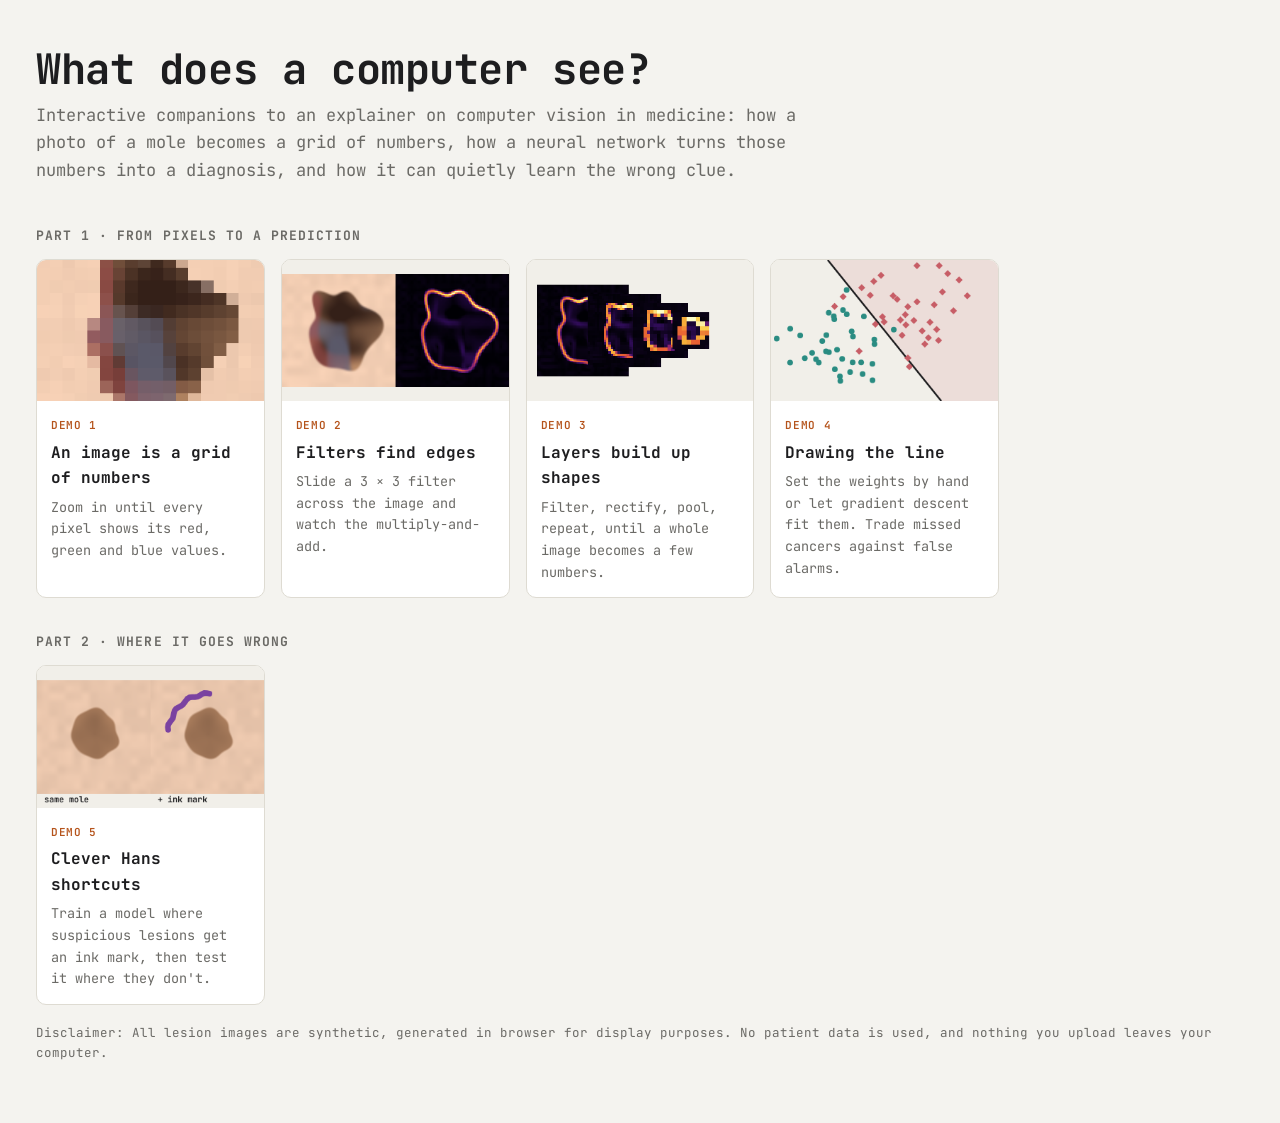
==== index.html @ acb420b3 "Interactive demos for "What does a computer see?" Five slider demos (pixels, filters, layers, decisi" ====
<!doctype html>
<html lang="en">
<head>
  <meta charset="utf-8">
  <meta name="viewport" content="width=device-width, initial-scale=1">
  <title>What Does a Computer See?</title>
  <meta name="description" content="Interactive demos: how an image becomes numbers, how a neural network turns those numbers into a diagnosis, and how it can learn the wrong clue.">
  <link rel="stylesheet" href="assets/style.css">
  <style>
    .hero { padding: 28px 0 8px; max-width: 760px; }
    .hero h1 { font-size: clamp(28px, 5vw, 42px); line-height: 1.1; margin: 0 0 10px; letter-spacing: -0.01em; }
    .hero p { font-size: 17px; color: var(--muted); margin: 0; }
    h2.part { font-size: 13px; letter-spacing: 0.08em; text-transform: uppercase; color: var(--muted); margin: 34px 0 12px; }
    .cards { display: grid; grid-template-columns: repeat(auto-fill, minmax(220px, 1fr)); gap: 16px; }
    .card {
      display: flex; flex-direction: column; text-decoration: none; color: inherit;
      background: var(--panel); border: 1px solid var(--line); border-radius: var(--radius); overflow: hidden;
      transition: transform 0.12s ease, box-shadow 0.12s ease;
    }
    .card:hover { transform: translateY(-2px); box-shadow: 0 6px 18px rgba(0, 0, 0, 0.07); }
    .card canvas { width: 100%; aspect-ratio: 16 / 10; background: #f1efe9; }
    .card .body { padding: 12px 14px 14px; }
    .card .num { font: 600 11px var(--mono); color: var(--accent); letter-spacing: 0.06em; }
    .card h3 { margin: 4px 0 6px; font-size: 16px; }
    .card p { margin: 0; font-size: 13.5px; color: var(--muted); }
  </style>
</head>
<body>
<div class="site">
  <header class="hero">
    <h1>What does a computer see?</h1>
    <p>Interactive companions to an explainer on computer vision in medicine: how a photo of a mole becomes a grid of numbers, how a neural network turns those numbers into a diagnosis, and how it can quietly learn the wrong clue.</p>
  </header>

  <h2 class="part">Part 1 · From pixels to a prediction</h2>
  <div class="cards">
    <a class="card" href="demos/01-pixels.html">
      <canvas data-thumb="pixels"></canvas>
      <div class="body"><span class="num">DEMO 1</span><h3>An image is a grid of numbers</h3><p>Zoom in until every pixel shows its red, green and blue values.</p></div>
    </a>
    <a class="card" href="demos/02-convolution.html">
      <canvas data-thumb="filters"></canvas>
      <div class="body"><span class="num">DEMO 2</span><h3>Filters find edges</h3><p>Slide a 3 × 3 filter across the image and watch the multiply-and-add.</p></div>
    </a>
    <a class="card" href="demos/03-layers.html">
      <canvas data-thumb="layers"></canvas>
      <div class="body"><span class="num">DEMO 3</span><h3>Layers build up shapes</h3><p>Filter, rectify, pool, repeat, until a whole image becomes a few numbers.</p></div>
    </a>
    <a class="card" href="demos/04-decision.html">
      <canvas data-thumb="decision"></canvas>
      <div class="body"><span class="num">DEMO 4</span><h3>Drawing the line</h3><p>Set the weights by hand or let gradient descent fit them. Trade missed cancers against false alarms.</p></div>
    </a>
  </div>

  <h2 class="part">Part 2 · Where it goes wrong</h2>
  <div class="cards">
    <a class="card" href="demos/05-shortcuts.html">
      <canvas data-thumb="shortcut"></canvas>
      <div class="body"><span class="num">DEMO 5</span><h3>Clever Hans shortcuts</h3><p>Train a model where suspicious lesions get an ink mark, then test it where they don't.</p></div>
    </a>
  </div>

  <p class="site-foot">Disclaimer: All lesion images are synthetic, generated in browser for display purposes. No patient data is used, and nothing you upload leaves your computer.</p>
</div>

<script src="assets/common.js"></script>
<script>
  // Small live previews for each card.
  (function () {
    const W = 320, H = 200;
    const mole = CS.makeLesion(22, true, { hair: false });

    function sobelMagnitude(gray, n) {
      const out = new Float32Array(n * n);
      const at = (x, y) => gray[CS.clamp(y, 0, n - 1) * n + CS.clamp(x, 0, n - 1)];
      let max = 1e-6;
      for (let y = 0; y < n; y++) for (let x = 0; x < n; x++) {
        const gx = at(x + 1, y - 1) + 2 * at(x + 1, y) + at(x + 1, y + 1) - at(x - 1, y - 1) - 2 * at(x - 1, y) - at(x - 1, y + 1);
        const gy = at(x - 1, y + 1) + 2 * at(x, y + 1) + at(x + 1, y + 1) - at(x - 1, y - 1) - 2 * at(x, y - 1) - at(x + 1, y - 1);
        out[y * n + x] = Math.hypot(gx, gy);
        max = Math.max(max, out[y * n + x]);
      }
      return out.map((v) => v / max);
    }

    const draw = {
      pixels(ctx) {
        const img = CS.renderLesion(mole, 18);
        CS.drawPixelated(ctx, img, 0, (H - W) / 2, W, W);
      },
      filters(ctx) {
        const n = 80;
        const img = CS.renderLesion(mole, n);
        const edges = sobelMagnitude(CS.gray(CS.pixels(img)), n);
        const y = (H - W / 2) / 2;
        ctx.drawImage(img, 0, y, W / 2, W / 2);
        CS.drawPixelated(ctx, CS.fieldToCanvas(edges, n, n, CS.heat), W / 2, y, W / 2, W / 2);
      },
      layers(ctx) {
        const n = 64;
        const edges = sobelMagnitude(CS.gray(CS.pixels(CS.renderLesion(mole, n))), n);
        [64, 32, 16, 8].forEach((m, i) => {
          const pooled = new Float32Array(m * m), f = n / m;
          for (let y = 0; y < n; y++) for (let x = 0; x < n; x++) {
            const k = ((y / f) | 0) * m + ((x / f) | 0);
            pooled[k] = Math.max(pooled[k], edges[y * n + x]);
          }
          const size = 130 - i * 26, x = 14 + i * 76 - i * i * 4, y = (H - size) / 2;
          CS.drawPixelated(ctx, CS.fieldToCanvas(pooled, m, m, CS.heat), x, y, size, size);
        });
      },
      decision(ctx) {
        const r = CS.rng(3);
        ctx.fillStyle = "rgba(199,93,102,0.12)";
        ctx.beginPath(); ctx.moveTo(W * 0.25, 0); ctx.lineTo(W, 0); ctx.lineTo(W, H); ctx.lineTo(W * 0.75, H); ctx.fill();
        ctx.strokeStyle = "#1d1d1f"; ctx.lineWidth = 2.5;
        ctx.beginPath(); ctx.moveTo(W * 0.25, 0); ctx.lineTo(W * 0.75, H); ctx.stroke();
        for (let i = 0; i < 70; i++) {
          const mal = i % 2 === 0;
          const x = CS.clamp((mal ? 0.62 : 0.32) * W + r.normal() * 48, 8, W - 8);
          const y = CS.clamp((mal ? 0.38 : 0.62) * H + r.normal() * 34, 8, H - 8);
          ctx.fillStyle = mal ? "#c75d66" : "#2a8c82";
          ctx.beginPath();
          if (mal) { ctx.moveTo(x, y - 5); ctx.lineTo(x + 5, y); ctx.lineTo(x, y + 5); ctx.lineTo(x - 5, y); }
          else ctx.arc(x, y, 4, 0, Math.PI * 2);
          ctx.fill();
        }
      },
      shortcut(ctx) {
        const p = CS.makeLesion(11, false, { hair: false });
        ctx.drawImage(CS.renderLesion(p, 160), 0, (H - 160) / 2, 160, 160);
        ctx.drawImage(CS.renderLesion(p, 160, { ink: true }), 160, (H - 160) / 2, 160, 160);
        ctx.font = "600 12px 'JetBrains Mono', ui-monospace, monospace";
        ctx.fillStyle = "#1d1d1f";
        ctx.fillText("same mole", 10, H - 8);
        ctx.fillText("+ ink mark", 170, H - 8);
      },
    };

    const drawAll = () => document.querySelectorAll("canvas[data-thumb]").forEach((c) => {
      const ctx = CS.hidpi(c, W, H);
      c.style.width = "100%";
      ctx.fillStyle = "#f1efe9";
      ctx.fillRect(0, 0, W, H);
      draw[c.dataset.thumb](ctx);
    });
    drawAll();
    CS.fontsReady.then(drawAll);
  })();
</script>
</body>
</html>
---- assets/style.css ----
/* Shared look for every demo: a framed "demo window" with a figure area
   on the left and a control panel on the right, in the spirit of the
   Neural Network Design demos. Light theme only so screenshots match print. */

@import url("https://fonts.googleapis.com/css2?family=JetBrains+Mono:wght@400;500;600;700&display=swap");

:root {
  --bg: #f4f3ef;
  --panel: #ffffff;
  --ink: #1d1d1f;
  --muted: #6b6a66;
  --line: #dedbd2;
  --bar: #3d4d66;
  --bar-ink: #f4f3ef;
  --accent: #b5541c;
  --benign: #2a8c82;
  --malignant: #c75d66;
  --radius: 10px;
  --mono: "JetBrains Mono", ui-monospace, monospace;
  color-scheme: light;
}

* { box-sizing: border-box; }

html, body {
  margin: 0;
  background: var(--bg);
  color: var(--ink);
  font: 14px/1.6 var(--mono);
}

a { color: var(--accent); }

/* ---------- site header ---------- */
.site {
  max-width: 1240px;
  margin: 0 auto;
  padding: 18px 16px 48px;
}
.site-nav {
  display: flex;
  flex-wrap: wrap;
  align-items: baseline;
  gap: 6px 16px;
  margin-bottom: 16px;
  font-size: 14px;
}
.site-nav .home { font-weight: 700; color: var(--ink); text-decoration: none; margin-right: auto; }
.site-nav a { text-decoration: none; color: var(--bar); }
.site-nav a:hover { text-decoration: underline; }
.site-nav a[aria-current="page"] { color: var(--malignant); font-weight: 700; }

/* ---------- demo window ---------- */
.demo {
  background: var(--panel);
  border: 1px solid var(--line);
  border-radius: var(--radius);
  overflow: hidden;
  box-shadow: 0 1px 2px rgba(0, 0, 0, 0.04);
}
.demo-bar {
  display: flex;
  align-items: center;
  gap: 12px;
  background: var(--bar);
  color: var(--bar-ink);
  padding: 10px 16px;
}
.demo-bar .num {
  font: 600 12px var(--mono);
  letter-spacing: 0.08em;
  opacity: 0.7;
}
.demo-bar h1 { font-size: 17px; margin: 0; font-weight: 600; flex: 1; }
.demo-bar button { background: transparent; color: var(--bar-ink); border-color: rgba(255, 255, 255, 0.35); }
.demo-bar button:hover { background: rgba(255, 255, 255, 0.1); }

.demo-body {
  display: grid;
  grid-template-columns: minmax(0, 1fr) 300px;
}
.stage {
  padding: 18px;
  min-width: 0;
  overflow-x: auto;
}
.controls {
  border-left: 1px solid var(--line);
  padding: 16px 18px;
  background: #fbfaf7;
  display: flex;
  flex-direction: column;
  gap: 14px;
}
@media (max-width: 860px) {
  .demo-body { grid-template-columns: 1fr; }
  .controls { border-left: 0; border-top: 1px solid var(--line); }
}

.lede { margin: 0 0 14px; color: var(--muted); max-width: 70ch; }

/* ---------- figure panels ---------- */
.panels { display: flex; flex-wrap: wrap; gap: 18px; align-items: flex-start; }
.panel { display: flex; flex-direction: column; gap: 6px; }
.panel-title { font-size: 13px; font-weight: 600; }
.panel-title small { font-weight: 400; color: var(--muted); }
canvas { display: block; max-width: 100%; }
canvas.framed { border: 1px solid var(--line); border-radius: 4px; }
.readout {
  font: 13px/1.5 var(--mono);
  color: var(--ink);
  background: #f6f5f1;
  border: 1px solid var(--line);
  border-radius: 6px;
  padding: 8px 10px;
  white-space: pre-wrap;
}

/* ---------- controls ---------- */
.control { display: flex; flex-direction: column; gap: 4px; }
.control-head { display: flex; justify-content: space-between; font-size: 13px; font-weight: 600; }
.control-head output { font: 13px var(--mono); color: var(--accent); }
.control-range { display: flex; justify-content: space-between; font: 11px var(--mono); color: var(--muted); }
.control .hint { font-size: 12px; color: var(--muted); }
input[type="range"] { width: 100%; accent-color: var(--accent); }
input[type="checkbox"] { accent-color: var(--accent); }
select, button, input[type="number"] {
  font: inherit;
  font-size: 13px;
  padding: 5px 9px;
  border: 1px solid var(--line);
  border-radius: 6px;
  background: #fff;
  color: var(--ink);
}
button { cursor: pointer; }
button:hover { background: #f1efe9; }
button.primary { background: var(--accent); color: #fff; border-color: var(--accent); }
button.primary:hover { filter: brightness(1.08); }
.row { display: flex; gap: 8px; flex-wrap: wrap; align-items: center; }
.seg { display: flex; border: 1px solid var(--line); border-radius: 6px; overflow: hidden; }
.seg button { border: 0; border-radius: 0; flex: 1; }
.seg button + button { border-left: 1px solid var(--line); }
.seg button[aria-pressed="true"] { background: var(--bar); color: #fff; }
label.check { display: flex; gap: 6px; align-items: center; font-size: 13px; }

.note {
  font-size: 12.5px;
  color: var(--muted);
  border-top: 1px dashed var(--line);
  padding-top: 10px;
}
.note b { color: var(--ink); }

.legend { display: flex; gap: 14px; flex-wrap: wrap; font-size: 12px; color: var(--muted); }
.swatch { display: inline-block; width: 10px; height: 10px; border-radius: 2px; margin-right: 4px; vertical-align: -1px; }

/* Screenshot mode (?clean): hides the site nav so the demo window fills the shot. */
body.clean .site-nav, body.clean .site-foot { display: none; }
body.clean .site { padding: 0; max-width: none; }
body.clean .demo { border-radius: 0; border: 0; }

.site-foot { margin-top: 18px; font-size: 12.5px; color: var(--muted); }
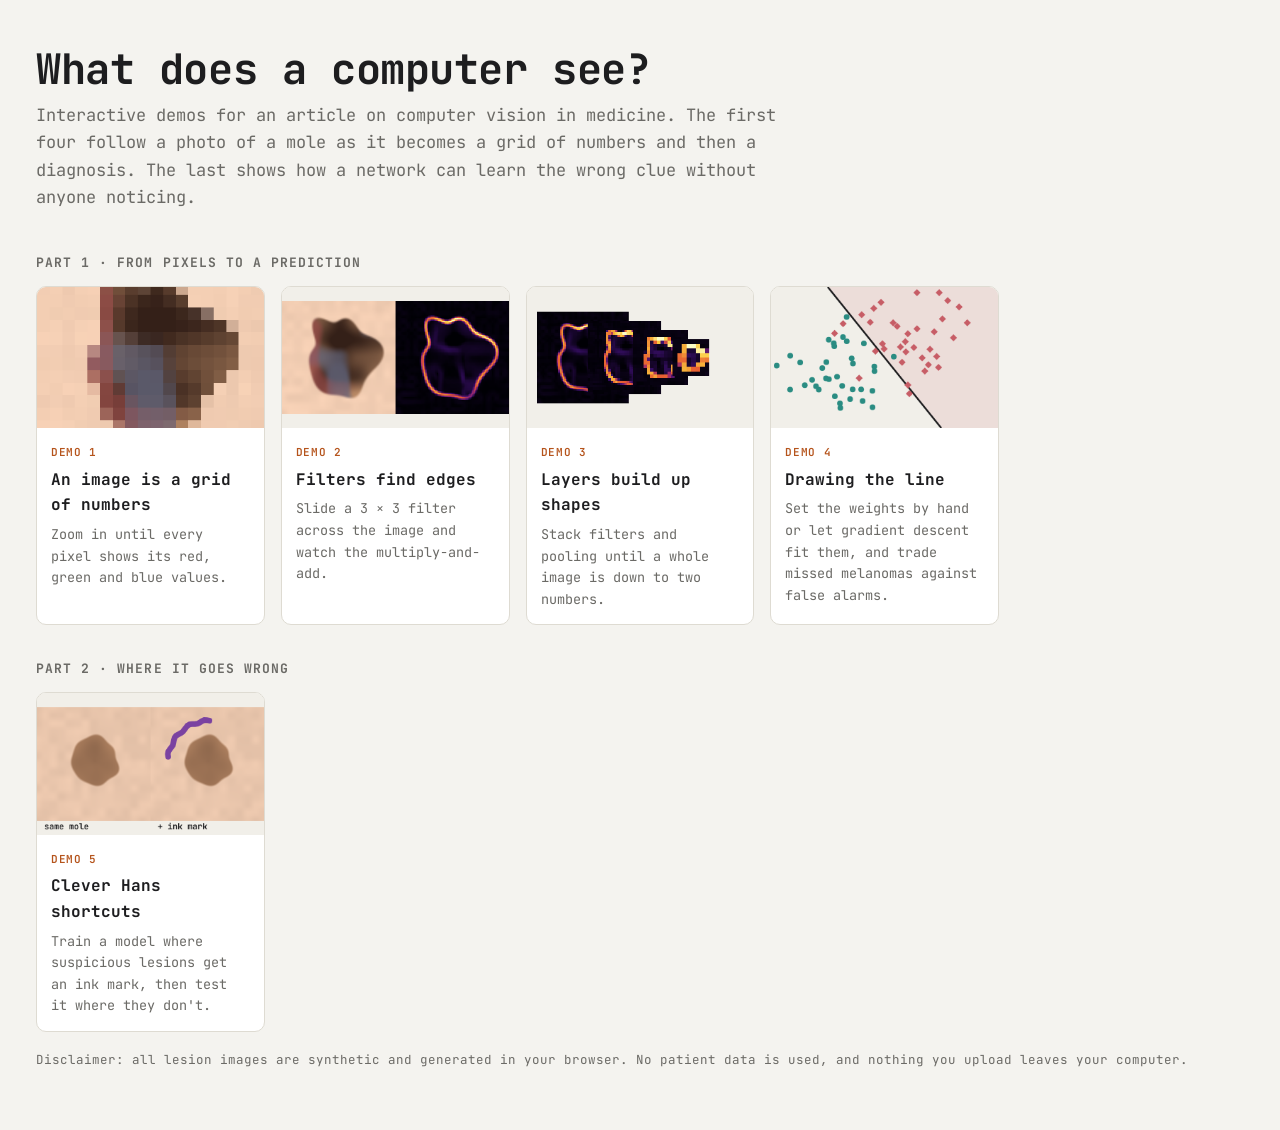
==== commit d1ddbcef: "Rework demo and README text for plainer wording Rewrite ledes, hints and notes to drop filler and st" ====
--- a/index.html
+++ b/index.html
@@ -3,8 +3,8 @@
 <head>
   <meta charset="utf-8">
   <meta name="viewport" content="width=device-width, initial-scale=1">
-  <title>What Does a Computer See?</title>
-  <meta name="description" content="Interactive demos: how an image becomes numbers, how a neural network turns those numbers into a diagnosis, and how it can learn the wrong clue.">
+  <title>What does a computer see?</title>
+  <meta name="description" content="Interactive demos showing how a photo becomes numbers, how a neural network turns those numbers into a diagnosis, and how it can learn the wrong clue.">
   <link rel="stylesheet" href="assets/style.css">
   <style>
     .hero { padding: 28px 0 8px; max-width: 760px; }
@@ -29,7 +29,7 @@
 <div class="site">
   <header class="hero">
     <h1>What does a computer see?</h1>
-    <p>Interactive companions to an explainer on computer vision in medicine: how a photo of a mole becomes a grid of numbers, how a neural network turns those numbers into a diagnosis, and how it can quietly learn the wrong clue.</p>
+    <p>Interactive demos for an article on computer vision in medicine. The first four follow a photo of a mole as it becomes a grid of numbers and then a diagnosis. The last shows how a network can learn the wrong clue without anyone noticing.</p>
   </header>
 
   <h2 class="part">Part 1 · From pixels to a prediction</h2>
@@ -44,11 +44,11 @@
     </a>
     <a class="card" href="demos/03-layers.html">
       <canvas data-thumb="layers"></canvas>
-      <div class="body"><span class="num">DEMO 3</span><h3>Layers build up shapes</h3><p>Filter, rectify, pool, repeat, until a whole image becomes a few numbers.</p></div>
+      <div class="body"><span class="num">DEMO 3</span><h3>Layers build up shapes</h3><p>Stack filters and pooling until a whole image is down to two numbers.</p></div>
     </a>
     <a class="card" href="demos/04-decision.html">
       <canvas data-thumb="decision"></canvas>
-      <div class="body"><span class="num">DEMO 4</span><h3>Drawing the line</h3><p>Set the weights by hand or let gradient descent fit them. Trade missed cancers against false alarms.</p></div>
+      <div class="body"><span class="num">DEMO 4</span><h3>Drawing the line</h3><p>Set the weights by hand or let gradient descent fit them, and trade missed melanomas against false alarms.</p></div>
     </a>
   </div>
 
@@ -60,7 +60,7 @@
     </a>
   </div>
 
-  <p class="site-foot">Disclaimer: All lesion images are synthetic, generated in browser for display purposes. No patient data is used, and nothing you upload leaves your computer.</p>
+  <p class="site-foot">Disclaimer: all lesion images are synthetic and generated in your browser. No patient data is used, and nothing you upload leaves your computer.</p>
 </div>
 
 <script src="assets/common.js"></script>
